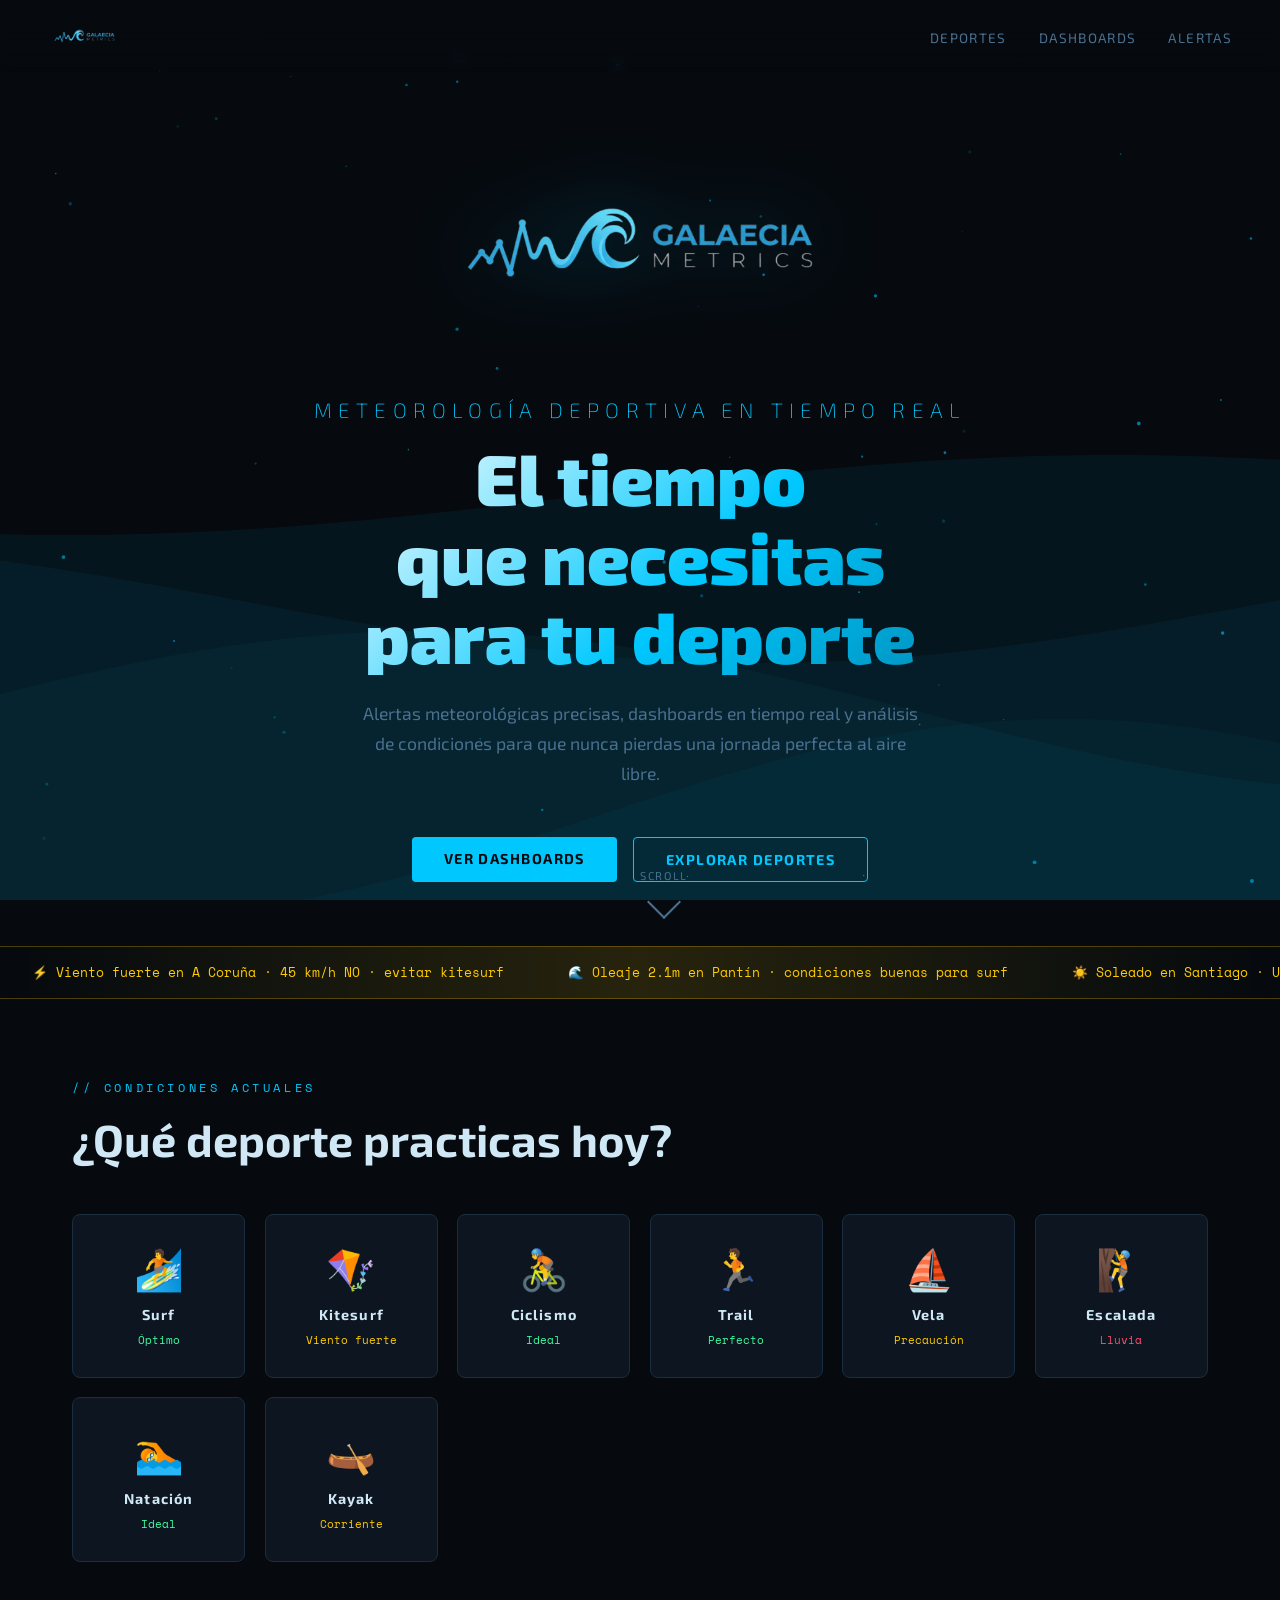
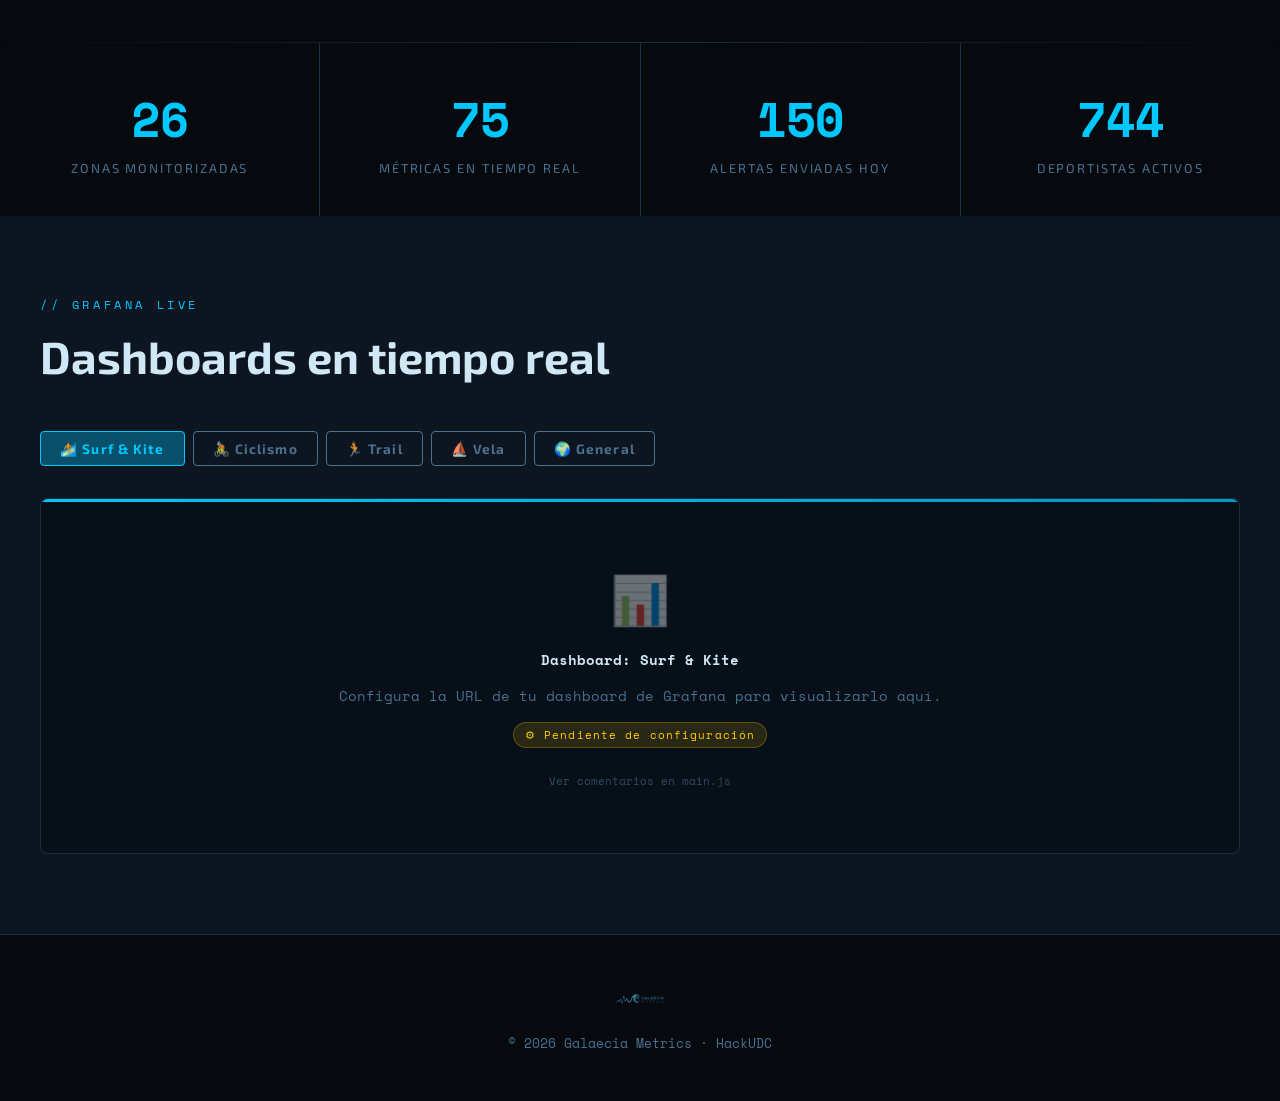
==== web/index.html @ 654c5355 "[feat][frontend] Añadido servidor web para visualización" ====
<!DOCTYPE html>
<html lang="es">
<head>
  <meta charset="UTF-8" />
  <meta name="viewport" content="width=device-width, initial-scale=1.0" />
  <title>Galaecia Metrics</title>
  <link rel="icon" type="image/png" href="images/hackudc26.png" />

  <link href="https://fonts.googleapis.com/css2?family=Exo+2:wght@200;400;700;900&family=Space+Mono:wght@400;700&display=swap" rel="stylesheet" />
  <link rel="stylesheet" href="styles.css" />
</head>
<body>

<!-- BACKGROUND CANVAS -->
<div class="bg-canvas">
  <canvas id="waveCanvas"></canvas>
</div>

<!-- NAV -->
<nav>
  <div class="nav-logo">
    <img src="images/hackudc26.png" alt="Galaecia Metrics" />
  </div>
  <ul class="nav-links">
    <li><a href="#deportes">Deportes</a></li>
    <li><a href="#dashboards">Dashboards</a></li>
    <li><a href="#alertas">Alertas</a></li>
  </ul>
</nav>

<!-- HERO -->
<section class="hero">
  <img src="images/hackudc26.png" alt="Galaecia Metrics" class="hero-logo" />
  <p class="hero-tagline">Meteorología deportiva en tiempo real</p>
  <h1 class="hero-title">El tiempo<br/>que necesitas<br/>para tu deporte</h1>
  <p class="hero-sub">
    Alertas meteorológicas precisas, dashboards en tiempo real y análisis
    de condiciones para que nunca pierdas una jornada perfecta al aire libre.
  </p>
  <div class="hero-cta">
    <a href="#dashboards" class="btn btn-primary">Ver Dashboards</a>
    <a href="#deportes" class="btn btn-outline">Explorar Deportes</a>
  </div>
  <div class="scroll-hint">
    <span>scroll</span>
    <div class="arrow"></div>
  </div>
</section>

<!-- ALERT TICKER -->
<div class="alert-bar" id="alertas">
  <div class="alert-ticker">
    <span class="alert-item">⚡ Viento fuerte en A Coruña · 45 km/h NO · evitar kitesurf</span>
    <span class="alert-item">🌊 Oleaje 2.1m en Pantín · condiciones buenas para surf</span>
    <span class="alert-item">☀️ Soleado en Santiago · UV alto · ciclismo recomendado</span>
    <span class="alert-item">🌧️ Lluvia prevista en Vigo esta tarde · posponer trail</span>
    <span class="alert-item">🏄 Olas perfectas mañana en Razo · 1.4m periodo 14s</span>
    <span class="alert-item">⚡ Viento fuerte en A Coruña · 45 km/h NO · evitar kitesurf</span>
    <span class="alert-item">🌊 Oleaje 2.1m en Pantín · condiciones buenas para surf</span>
    <span class="alert-item">☀️ Soleado en Santiago · UV alto · ciclismo recomendado</span>
    <span class="alert-item">🌧️ Lluvia prevista en Vigo esta tarde · posponer trail</span>
    <span class="alert-item">🏄 Olas perfectas mañana en Razo · 1.4m periodo 14s</span>
  </div>
</div>

<!-- SPORTS GRID -->
<div class="section" id="deportes">
  <p class="section-label">// Condiciones actuales</p>
  <h2 class="section-title">¿Qué deporte practicas hoy?</h2>
  <div class="sports-grid" id="sportsGrid">
    <!-- Generado dinámicamente por main.js -->
  </div>
</div>

<div class="divider"></div>

<!-- STATS ROW -->
<div class="stats-row">
  <div class="stat-box">
    <div class="stat-num" id="counter1">0</div>
    <div class="stat-label">Zonas monitorizadas</div>
  </div>
  <div class="stat-box">
    <div class="stat-num" id="counter2">0</div>
    <div class="stat-label">Métricas en tiempo real</div>
  </div>
  <div class="stat-box">
    <div class="stat-num" id="counter3">0</div>
    <div class="stat-label">Alertas enviadas hoy</div>
  </div>
  <div class="stat-box">
    <div class="stat-num" id="counter4">0</div>
    <div class="stat-label">Deportistas activos</div>
  </div>
</div>

<!-- GRAFANA DASHBOARDS -->
<div class="dashboard-section" id="dashboards">
  <div class="dashboard-inner">
    <p class="section-label">// Grafana Live</p>
    <h2 class="section-title">Dashboards en tiempo real</h2>

    <div class="dashboard-tabs">
      <button class="tab active" onclick="switchTab(this, 'surf')">🏄 Surf & Kite</button>
      <button class="tab" onclick="switchTab(this, 'ciclo')">🚴 Ciclismo</button>
      <button class="tab" onclick="switchTab(this, 'trail')">🏃 Trail</button>
      <button class="tab" onclick="switchTab(this, 'vela')">⛵ Vela</button>
      <button class="tab" onclick="switchTab(this, 'general')">🌍 General</button>
    </div>

    <div class="grafana-frame-wrapper">
      <div class="grafana-placeholder" id="grafanaPlaceholder">
        <div class="big-icon">📊</div>
        <strong style="color:var(--text)">Dashboard: Surf & Kite</strong>
        <p>Configura la URL de tu dashboard de Grafana para visualizarlo aquí.</p>
        <span class="config-badge">⚙ Pendiente de configuración</span>
        <small style="margin-top:.5rem; opacity:.6">Ver comentarios en main.js</small>
      </div>
    </div>
  </div>
</div>

<!-- FOOTER -->
<footer>
  <img src="images/hackudc26.png" alt="Galaecia Metrics" />
  <p>© 2026 Galaecia Metrics · HackUDC</p>
</footer>

<script src="main.js"></script>
</body>
</html>
---- web/styles.css ----
/* ══════════════════════════════════════════
   GALAECIA METRICS — Estilos principales
   ══════════════════════════════════════════ */

/* ── VARIABLES ── */
:root {
  --cyan: #00c8ff;
  --cyan-dark: #0097c4;
  --cyan-glow: #00c8ff55;
  --bg: #060a0f;
  --surface: #0d1520;
  --surface2: #111d2e;
  --text: #d0e8f5;
  --muted: #4a7090;
}

/* ── RESET & BASE ── */
* { margin: 0; padding: 0; box-sizing: border-box; }

html { scroll-behavior: smooth; }

body {
  font-family: 'Exo 2', sans-serif;
  background: var(--bg);
  color: var(--text);
  overflow-x: hidden;
}

/* ── ANIMATED BACKGROUND ── */
.bg-canvas {
  position: fixed;
  inset: 0;
  z-index: 0;
  overflow: hidden;
  pointer-events: none;
}

.bg-canvas canvas { width: 100%; height: 100%; }

/* ── NAV ── */
nav {
  position: fixed;
  top: 0; left: 0; right: 0;
  z-index: 100;
  display: flex;
  align-items: center;
  justify-content: space-between;
  padding: 1rem 3rem;
  background: linear-gradient(to bottom, rgba(6,10,15,0.95), transparent);
  backdrop-filter: blur(6px);
}

.nav-logo {
  display: flex;
  align-items: center;
  gap: .8rem;
}

.nav-logo img { height: 40px; }

.nav-links {
  display: flex;
  gap: 2rem;
  list-style: none;
}

.nav-links a {
  color: var(--muted);
  text-decoration: none;
  font-weight: 400;
  letter-spacing: .1em;
  font-size: .85rem;
  text-transform: uppercase;
  transition: color .3s;
}

.nav-links a:hover { color: var(--cyan); }

/* ── HERO ── */
.hero {
  position: relative;
  z-index: 1;
  min-height: 100vh;
  display: flex;
  flex-direction: column;
  align-items: center;
  justify-content: center;
  text-align: center;
  padding: 8rem 2rem 4rem;
}

.hero-logo {
  width: min(420px, 80vw);
  margin-bottom: 2.5rem;
  animation: floatLogo 6s ease-in-out infinite;
  filter: drop-shadow(0 0 40px var(--cyan-glow));
}

@keyframes floatLogo {
  0%, 100% { transform: translateY(0px);   filter: drop-shadow(0 0 40px var(--cyan-glow)); }
  50%       { transform: translateY(-12px); filter: drop-shadow(0 0 60px #00c8ff88); }
}

.hero-tagline {
  font-size: clamp(1rem, 2.5vw, 1.3rem);
  font-weight: 200;
  letter-spacing: .3em;
  text-transform: uppercase;
  color: var(--cyan);
  margin-bottom: 1rem;
  animation: fadeUp .8s .3s both;
}

.hero-title {
  font-size: clamp(2.2rem, 6vw, 4.5rem);
  font-weight: 900;
  line-height: 1.1;
  background: linear-gradient(135deg, #fff 0%, var(--cyan) 60%, #0097c4 100%);
  -webkit-background-clip: text;
  -webkit-text-fill-color: transparent;
  background-clip: text;
  margin-bottom: 1.5rem;
  animation: fadeUp .8s .5s both;
}

.hero-sub {
  font-size: clamp(.95rem, 2vw, 1.1rem);
  color: var(--muted);
  max-width: 560px;
  line-height: 1.7;
  animation: fadeUp .8s .7s both;
}

.hero-cta {
  margin-top: 3rem;
  display: flex;
  gap: 1rem;
  flex-wrap: wrap;
  justify-content: center;
  animation: fadeUp .8s .9s both;
}

/* ── BUTTONS ── */
.btn {
  padding: .8rem 2rem;
  border-radius: 4px;
  font-family: 'Exo 2', sans-serif;
  font-weight: 700;
  font-size: .9rem;
  letter-spacing: .1em;
  text-transform: uppercase;
  text-decoration: none;
  cursor: pointer;
  transition: all .3s;
}

.btn-primary {
  background: var(--cyan);
  color: #060a0f;
  border: none;
}

.btn-primary:hover {
  background: #fff;
  box-shadow: 0 0 30px var(--cyan-glow);
  transform: translateY(-2px);
}

.btn-outline {
  background: transparent;
  color: var(--cyan);
  border: 1px solid var(--cyan);
}

.btn-outline:hover {
  background: var(--cyan-glow);
  box-shadow: 0 0 20px var(--cyan-glow);
  transform: translateY(-2px);
}

/* ── SCROLL INDICATOR ── */
.scroll-hint {
  position: absolute;
  bottom: 2rem;
  left: 50%;
  transform: translateX(-50%);
  display: flex;
  flex-direction: column;
  align-items: center;
  gap: .5rem;
  color: var(--muted);
  font-size: .7rem;
  letter-spacing: .15em;
  text-transform: uppercase;
  animation: fadeUp 1s 1.2s both;
}

.scroll-hint .arrow {
  width: 24px;
  height: 24px;
  border-right: 2px solid var(--muted);
  border-bottom: 2px solid var(--muted);
  transform: rotate(45deg);
  animation: bounceArrow 1.5s ease-in-out infinite;
}

@keyframes bounceArrow {
  0%, 100% { transform: rotate(45deg) translateY(0); }
  50%       { transform: rotate(45deg) translateY(6px); }
}

/* ── SECTIONS ── */
.section {
  position: relative;
  z-index: 1;
  padding: 5rem 2rem;
  max-width: 1200px;
  margin: 0 auto;
}

.section-label {
  font-family: 'Space Mono', monospace;
  font-size: .75rem;
  letter-spacing: .3em;
  color: var(--cyan);
  text-transform: uppercase;
  margin-bottom: 1rem;
}

.section-title {
  font-size: clamp(1.8rem, 4vw, 2.8rem);
  font-weight: 700;
  margin-bottom: 3rem;
}

/* ── SPORTS GRID ── */
.sports-grid {
  display: grid;
  grid-template-columns: repeat(auto-fit, minmax(160px, 1fr));
  gap: 1.2rem;
}

.sport-card {
  background: var(--surface);
  border: 1px solid #1a2e40;
  border-radius: 8px;
  padding: 1.8rem 1rem;
  text-align: center;
  transition: all .3s;
  cursor: pointer;
  position: relative;
  overflow: hidden;
}

.sport-card::before {
  content: '';
  position: absolute;
  inset: 0;
  background: linear-gradient(135deg, var(--cyan-glow), transparent);
  opacity: 0;
  transition: opacity .3s;
}

.sport-card:hover {
  border-color: var(--cyan);
  transform: translateY(-4px);
  box-shadow: 0 8px 30px var(--cyan-glow);
}

.sport-card:hover::before { opacity: 1; }

.sport-icon {
  font-size: 2.5rem;
  margin-bottom: .8rem;
  display: block;
}

.sport-name {
  font-size: .9rem;
  font-weight: 700;
  letter-spacing: .08em;
  color: var(--text);
}

.sport-status {
  font-size: .7rem;
  margin-top: .5rem;
  font-family: 'Space Mono', monospace;
}

.status-good { color: #3dffa0; }
.status-warn { color: #ffcc00; }
.status-bad  { color: #ff4d6d; }

/* ── ALERT TICKER ── */
.alert-bar {
  position: relative;
  z-index: 1;
  background: linear-gradient(90deg, transparent, #ffcc0022, transparent);
  border-top: 1px solid #ffcc0044;
  border-bottom: 1px solid #ffcc0044;
  padding: 1rem 2rem;
  overflow: hidden;
}

.alert-ticker {
  display: flex;
  gap: 4rem;
  animation: ticker 30s linear infinite;
  white-space: nowrap;
}

.alert-item {
  display: flex;
  align-items: center;
  gap: .6rem;
  font-family: 'Space Mono', monospace;
  font-size: .8rem;
  color: #ffcc00;
}

@keyframes ticker {
  0%   { transform: translateX(0); }
  100% { transform: translateX(-50%); }
}

/* ── STATS ROW ── */
.stats-row {
  position: relative;
  z-index: 1;
  display: grid;
  grid-template-columns: repeat(auto-fit, minmax(200px, 1fr));
  gap: 1px;
  background: #1a2e40;
}

.stat-box {
  background: var(--bg);
  padding: 2.5rem 2rem;
  text-align: center;
}

.stat-num {
  font-size: clamp(2rem, 4vw, 3rem);
  font-weight: 900;
  color: var(--cyan);
  font-family: 'Space Mono', monospace;
}

.stat-label {
  font-size: .8rem;
  color: var(--muted);
  letter-spacing: .15em;
  text-transform: uppercase;
  margin-top: .4rem;
}

/* ── GRAFANA DASHBOARDS ── */
.dashboard-section {
  position: relative;
  z-index: 1;
  background: var(--surface);
  padding: 5rem 2rem;
}

.dashboard-inner {
  max-width: 1200px;
  margin: 0 auto;
}

.dashboard-tabs {
  display: flex;
  gap: .5rem;
  flex-wrap: wrap;
  margin-bottom: 2rem;
}

.tab {
  padding: .5rem 1.2rem;
  border-radius: 4px;
  border: 1px solid var(--muted);
  background: transparent;
  color: var(--muted);
  font-family: 'Exo 2', sans-serif;
  font-size: .85rem;
  font-weight: 700;
  letter-spacing: .08em;
  cursor: pointer;
  transition: all .3s;
}

.tab.active,
.tab:hover {
  border-color: var(--cyan);
  color: var(--cyan);
  background: var(--cyan-glow);
}

.grafana-frame-wrapper {
  position: relative;
  width: 100%;
  background: #070f18;
  border: 1px solid #1a2e40;
  border-radius: 8px;
  overflow: hidden;
}

.grafana-frame-wrapper::before {
  content: '';
  position: absolute;
  top: 0; left: 0; right: 0;
  height: 3px;
  background: linear-gradient(90deg, var(--cyan), #0097c4, var(--cyan));
  background-size: 200%;
  animation: gradLine 3s linear infinite;
}

@keyframes gradLine {
  0%   { background-position: 0% 50%; }
  100% { background-position: 200% 50%; }
}

.grafana-placeholder {
  display: flex;
  flex-direction: column;
  align-items: center;
  justify-content: center;
  gap: 1rem;
  padding: 4rem 2rem;
  color: var(--muted);
  font-family: 'Space Mono', monospace;
  font-size: .85rem;
  text-align: center;
}

.grafana-placeholder .big-icon { font-size: 3rem; opacity: .4; }

.config-badge {
  display: inline-block;
  background: #ffcc0022;
  border: 1px solid #ffcc0044;
  color: #ffcc00;
  font-size: .7rem;
  padding: .2rem .7rem;
  border-radius: 100px;
  letter-spacing: .1em;
  font-family: 'Space Mono', monospace;
}

.grafana-frame {
  width: 100%;
  height: 600px;
  border: none;
  display: block;
}

/* ── FOOTER ── */
footer {
  position: relative;
  z-index: 1;
  padding: 3rem 2rem;
  text-align: center;
  border-top: 1px solid #1a2e40;
}

footer img { height: 32px; opacity: .6; margin-bottom: 1rem; }

footer p {
  font-size: .8rem;
  color: var(--muted);
  font-family: 'Space Mono', monospace;
}

/* ── HELPERS ── */
@keyframes fadeUp {
  from { opacity: 0; transform: translateY(20px); }
  to   { opacity: 1; transform: translateY(0); }
}

.divider {
  position: relative;
  z-index: 1;
  height: 1px;
  background: linear-gradient(90deg, transparent, #1a2e40, transparent);
}
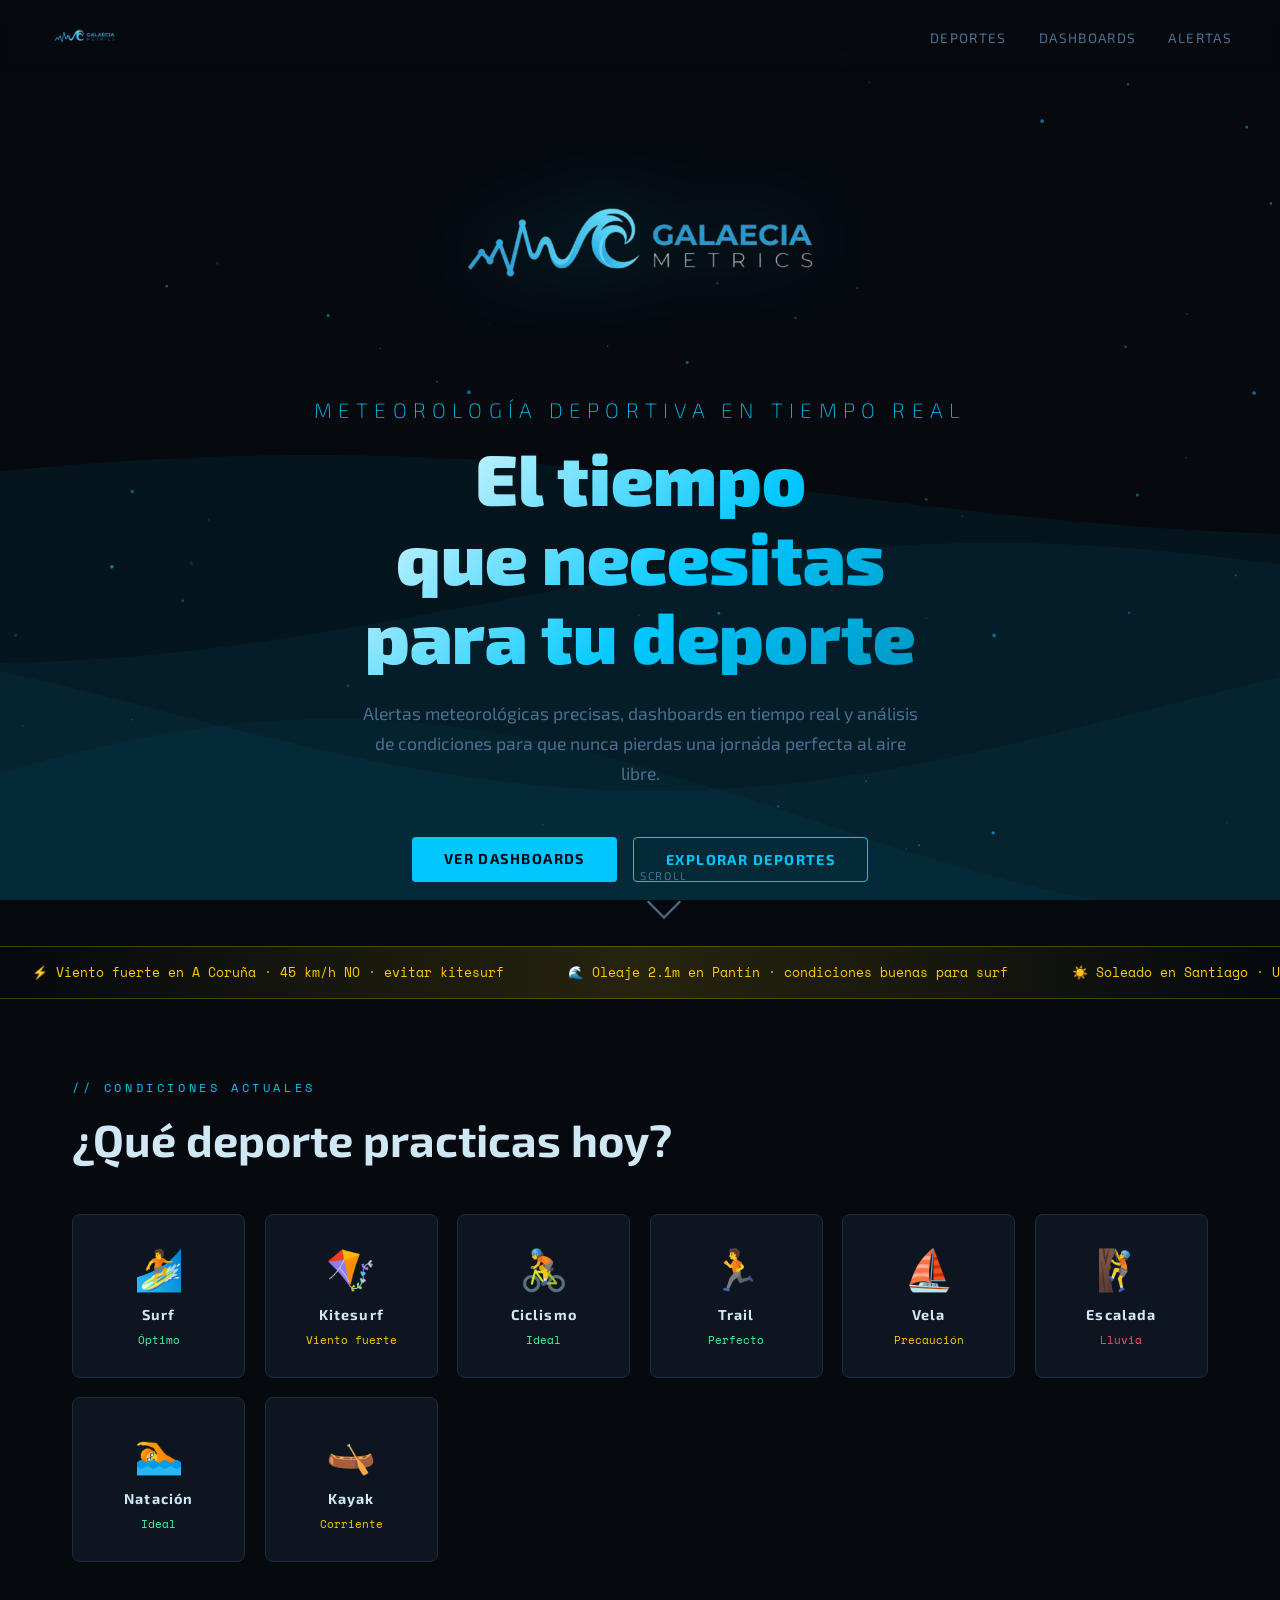
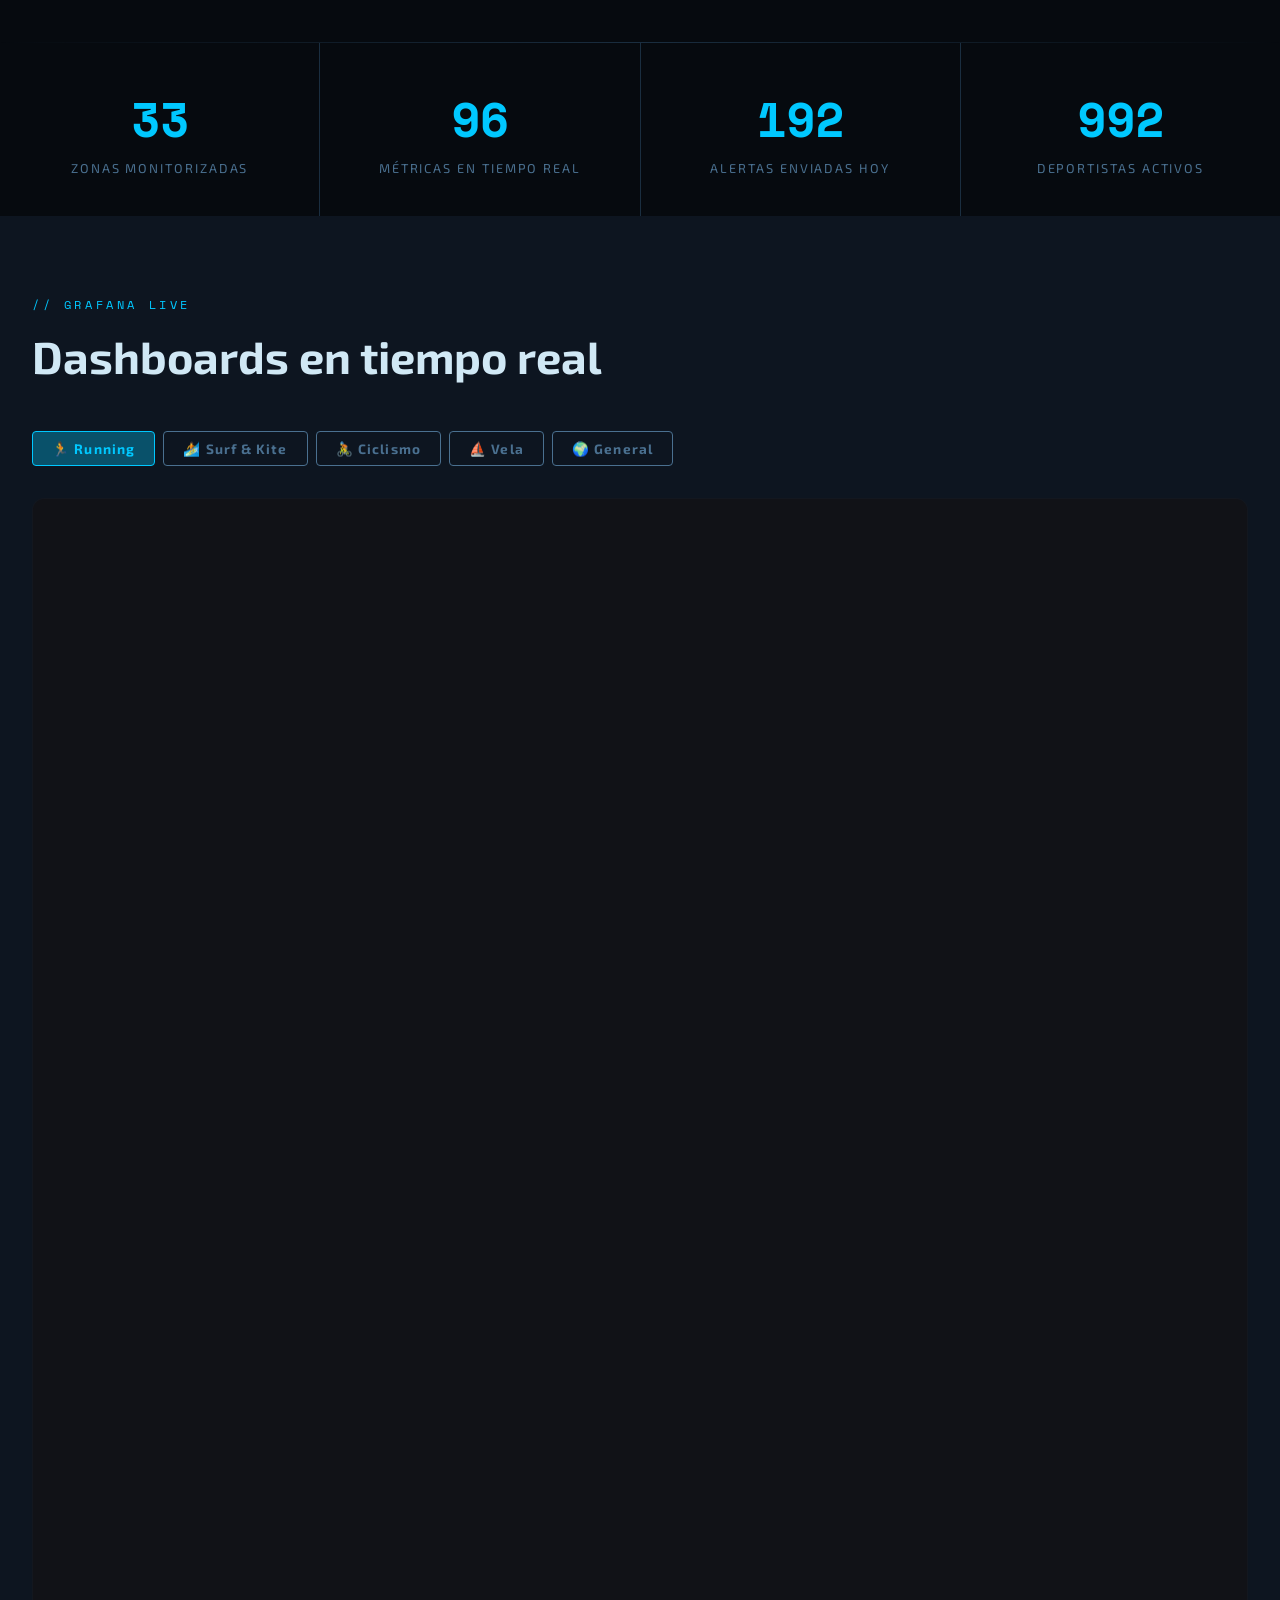
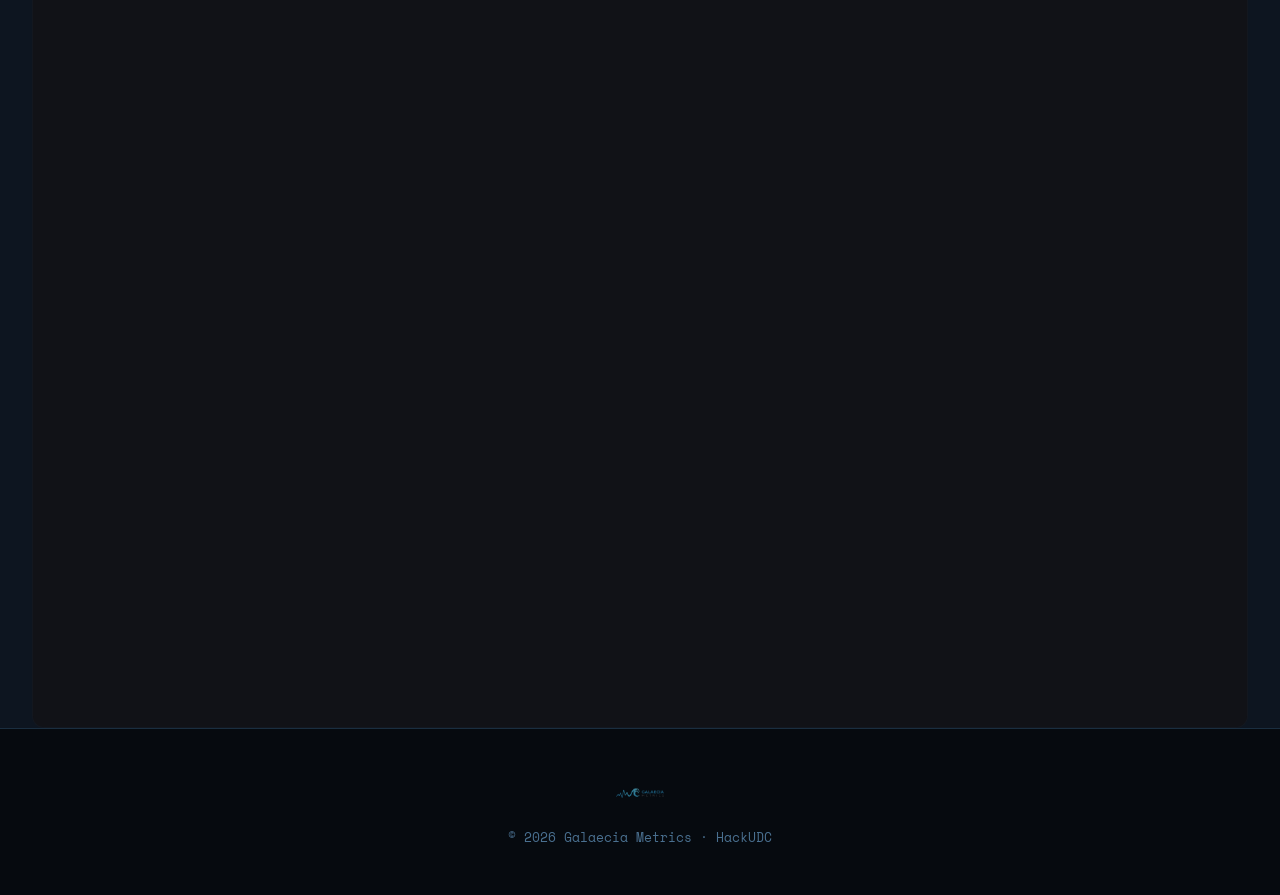
==== commit 4edae8a7: "[feat][web] Actulizado tarjeta de grafana en la web" ====
--- a/web/index.html
+++ b/web/index.html
@@ -101,9 +101,9 @@
     <h2 class="section-title">Dashboards en tiempo real</h2>
 
     <div class="dashboard-tabs">
-      <button class="tab active" onclick="switchTab(this, 'surf')">🏄 Surf & Kite</button>
+      <button class="tab active" onclick="switchTab(this, 'trail')">🏃 Running</button>
+      <button class="tab" onclick="switchTab(this, 'surf')">🏄 Surf & Kite</button>
       <button class="tab" onclick="switchTab(this, 'ciclo')">🚴 Ciclismo</button>
-      <button class="tab" onclick="switchTab(this, 'trail')">🏃 Trail</button>
       <button class="tab" onclick="switchTab(this, 'vela')">⛵ Vela</button>
       <button class="tab" onclick="switchTab(this, 'general')">🌍 General</button>
     </div>
--- a/web/styles.css
+++ b/web/styles.css
@@ -15,9 +15,15 @@
 }
 
 /* ── RESET & BASE ── */
-* { margin: 0; padding: 0; box-sizing: border-box; }
-
-html { scroll-behavior: smooth; }
+* {
+  margin: 0;
+  padding: 0;
+  box-sizing: border-box;
+}
+
+html {
+  scroll-behavior: smooth;
+}
 
 body {
   font-family: 'Exo 2', sans-serif;
@@ -35,18 +41,23 @@
   pointer-events: none;
 }
 
-.bg-canvas canvas { width: 100%; height: 100%; }
+.bg-canvas canvas {
+  width: 100%;
+  height: 100%;
+}
 
 /* ── NAV ── */
 nav {
   position: fixed;
-  top: 0; left: 0; right: 0;
+  top: 0;
+  left: 0;
+  right: 0;
   z-index: 100;
   display: flex;
   align-items: center;
   justify-content: space-between;
   padding: 1rem 3rem;
-  background: linear-gradient(to bottom, rgba(6,10,15,0.95), transparent);
+  background: linear-gradient(to bottom, rgba(6, 10, 15, 0.95), transparent);
   backdrop-filter: blur(6px);
 }
 
@@ -56,7 +67,9 @@
   gap: .8rem;
 }
 
-.nav-logo img { height: 40px; }
+.nav-logo img {
+  height: 40px;
+}
 
 .nav-links {
   display: flex;
@@ -74,7 +87,9 @@
   transition: color .3s;
 }
 
-.nav-links a:hover { color: var(--cyan); }
+.nav-links a:hover {
+  color: var(--cyan);
+}
 
 /* ── HERO ── */
 .hero {
@@ -97,8 +112,17 @@
 }
 
 @keyframes floatLogo {
-  0%, 100% { transform: translateY(0px);   filter: drop-shadow(0 0 40px var(--cyan-glow)); }
-  50%       { transform: translateY(-12px); filter: drop-shadow(0 0 60px #00c8ff88); }
+
+  0%,
+  100% {
+    transform: translateY(0px);
+    filter: drop-shadow(0 0 40px var(--cyan-glow));
+  }
+
+  50% {
+    transform: translateY(-12px);
+    filter: drop-shadow(0 0 60px #00c8ff88);
+  }
 }
 
 .hero-tagline {
@@ -205,8 +229,15 @@
 }
 
 @keyframes bounceArrow {
-  0%, 100% { transform: rotate(45deg) translateY(0); }
-  50%       { transform: rotate(45deg) translateY(6px); }
+
+  0%,
+  100% {
+    transform: rotate(45deg) translateY(0);
+  }
+
+  50% {
+    transform: rotate(45deg) translateY(6px);
+  }
 }
 
 /* ── SECTIONS ── */
@@ -267,7 +298,9 @@
   box-shadow: 0 8px 30px var(--cyan-glow);
 }
 
-.sport-card:hover::before { opacity: 1; }
+.sport-card:hover::before {
+  opacity: 1;
+}
 
 .sport-icon {
   font-size: 2.5rem;
@@ -288,9 +321,17 @@
   font-family: 'Space Mono', monospace;
 }
 
-.status-good { color: #3dffa0; }
-.status-warn { color: #ffcc00; }
-.status-bad  { color: #ff4d6d; }
+.status-good {
+  color: #3dffa0;
+}
+
+.status-warn {
+  color: #ffcc00;
+}
+
+.status-bad {
+  color: #ff4d6d;
+}
 
 /* ── ALERT TICKER ── */
 .alert-bar {
@@ -320,8 +361,13 @@
 }
 
 @keyframes ticker {
-  0%   { transform: translateX(0); }
-  100% { transform: translateX(-50%); }
+  0% {
+    transform: translateX(0);
+  }
+
+  100% {
+    transform: translateX(-50%);
+  }
 }
 
 /* ── STATS ROW ── */
@@ -360,11 +406,11 @@
   position: relative;
   z-index: 1;
   background: var(--surface);
-  padding: 5rem 2rem;
+  padding: 5rem 2rem 0;
 }
 
 .dashboard-inner {
-  max-width: 1200px;
+  max-width: 1400px;
   margin: 0 auto;
 }
 
@@ -399,25 +445,10 @@
 .grafana-frame-wrapper {
   position: relative;
   width: 100%;
-  background: #070f18;
-  border: 1px solid #1a2e40;
-  border-radius: 8px;
+  background: #111217;
+  border: 1px solid #1a2e4033;
+  border-radius: 12px;
   overflow: hidden;
-}
-
-.grafana-frame-wrapper::before {
-  content: '';
-  position: absolute;
-  top: 0; left: 0; right: 0;
-  height: 3px;
-  background: linear-gradient(90deg, var(--cyan), #0097c4, var(--cyan));
-  background-size: 200%;
-  animation: gradLine 3s linear infinite;
-}
-
-@keyframes gradLine {
-  0%   { background-position: 0% 50%; }
-  100% { background-position: 200% 50%; }
 }
 
 .grafana-placeholder {
@@ -433,7 +464,10 @@
   text-align: center;
 }
 
-.grafana-placeholder .big-icon { font-size: 3rem; opacity: .4; }
+.grafana-placeholder .big-icon {
+  font-size: 3rem;
+  opacity: .4;
+}
 
 .config-badge {
   display: inline-block;
@@ -449,7 +483,7 @@
 
 .grafana-frame {
   width: 100%;
-  height: 600px;
+  height: 1700px;
   border: none;
   display: block;
 }
@@ -463,7 +497,11 @@
   border-top: 1px solid #1a2e40;
 }
 
-footer img { height: 32px; opacity: .6; margin-bottom: 1rem; }
+footer img {
+  height: 32px;
+  opacity: .6;
+  margin-bottom: 1rem;
+}
 
 footer p {
   font-size: .8rem;
@@ -473,8 +511,15 @@
 
 /* ── HELPERS ── */
 @keyframes fadeUp {
-  from { opacity: 0; transform: translateY(20px); }
-  to   { opacity: 1; transform: translateY(0); }
+  from {
+    opacity: 0;
+    transform: translateY(20px);
+  }
+
+  to {
+    opacity: 1;
+    transform: translateY(0);
+  }
 }
 
 .divider {
@@ -482,4 +527,4 @@
   z-index: 1;
   height: 1px;
   background: linear-gradient(90deg, transparent, #1a2e40, transparent);
-}
+}
